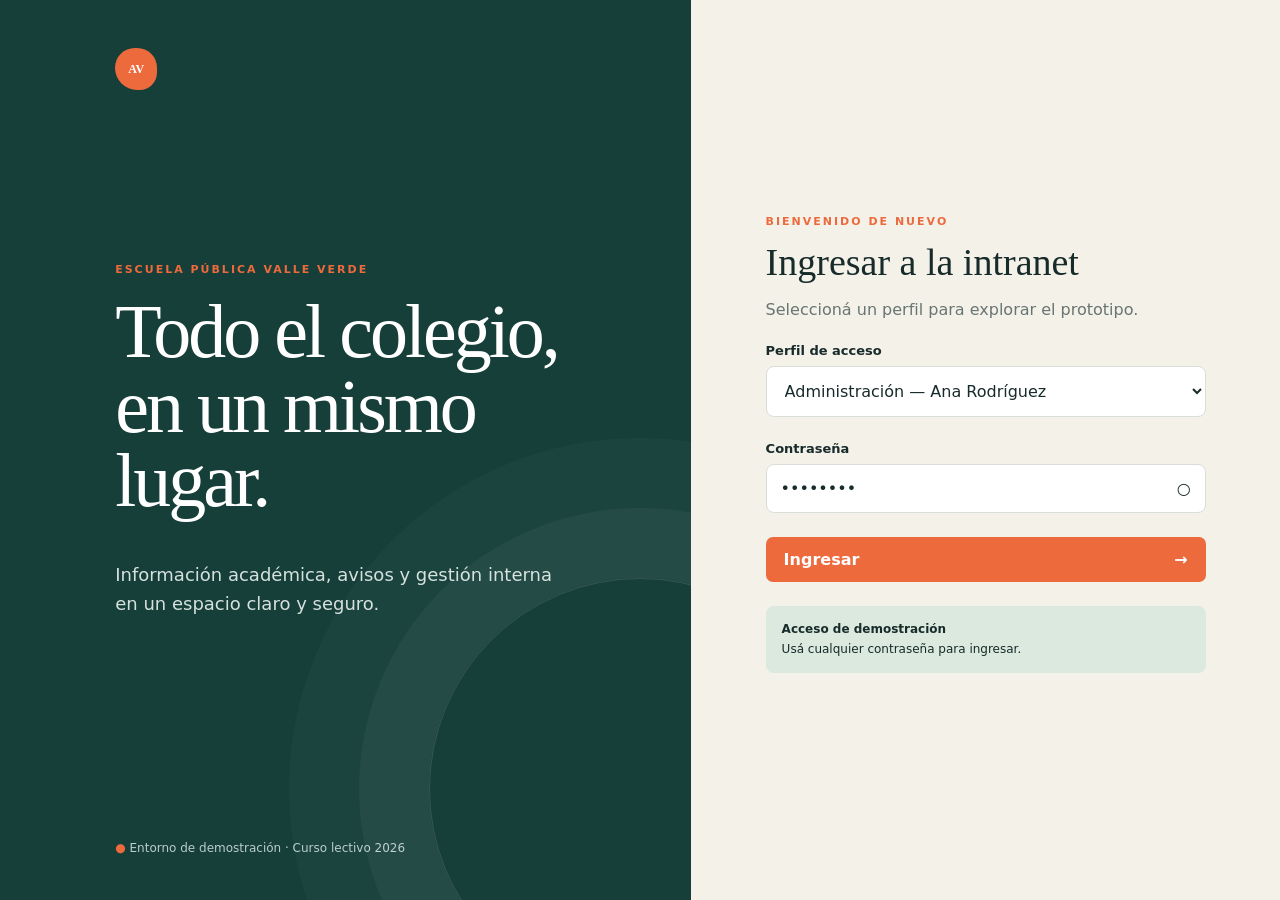
==== index.html @ b0d327b7 "Primer Prototipo" ====
<!doctype html>
<html lang="es">
<head>
  <meta charset="utf-8">
  <meta name="viewport" content="width=device-width, initial-scale=1">
  <meta name="description" content="Prototipo de intranet para la Escuela Pública Valle Verde">
  <title>Aula Clara | Intranet escolar</title>
  <link rel="stylesheet" href="css/styles.css">
</head>
<body>
  <a class="skip-link" href="#contenido">Saltar al contenido</a>

  <section id="login-view" class="login-shell" aria-labelledby="login-title">
    <div class="login-brand">
      <span class="brand-mark" aria-hidden="true">AV</span>
      <p class="eyebrow">Escuela Pública Valle Verde</p>
      <h1 id="login-title">Todo el colegio,<br>en un mismo lugar.</h1>
      <p>Información académica, avisos y gestión interna en un espacio claro y seguro.</p>
      <div class="school-note"><span>●</span> Entorno de demostración · Curso lectivo 2026</div>
    </div>
    <div class="login-card">
      <div class="mobile-logo"><span class="brand-mark">AV</span> Aula Clara</div>
      <p class="eyebrow">Bienvenido de nuevo</p>
      <h2>Ingresar a la intranet</h2>
      <p class="muted">Seleccioná un perfil para explorar el prototipo.</p>
      <form id="login-form">
        <label for="role-select">Perfil de acceso</label>
        <select id="role-select" name="role">
          <option value="admin">Administración — Ana Rodríguez</option>
          <option value="teacher">Docente — Luis Vargas</option>
          <option value="family">Estudiante / familia — Sofía Mora</option>
        </select>
        <label for="password">Contraseña</label>
        <div class="password-wrap">
          <input id="password" type="password" value="demo2026" autocomplete="current-password" required>
          <button type="button" id="toggle-password" class="icon-button" aria-label="Mostrar contraseña">○</button>
        </div>
        <button class="primary wide" type="submit">Ingresar <span aria-hidden="true">→</span></button>
      </form>
      <p class="demo-hint"><strong>Acceso de demostración</strong><br>Usá cualquier contraseña para ingresar.</p>
    </div>
  </section>

  <div id="app-view" class="app-shell" hidden>
    <aside class="sidebar" id="sidebar">
      <div class="logo"><span class="brand-mark">AV</span><div><strong>Aula Clara</strong><small>Valle Verde</small></div></div>
      <nav aria-label="Navegación principal">
        <button class="nav-item active" data-page="inicio"><span>⌂</span> Inicio</button>
        <button class="nav-item role-admin" data-page="usuarios"><span>♙</span> Usuarios</button>
        <button class="nav-item" data-page="academico"><span>▤</span> Académico</button>
        <button class="nav-item" data-page="comunicados"><span>◇</span> Comunicados <b class="badge">3</b></button>
      </nav>
      <div class="sidebar-foot"><small>Centro educativo público</small><strong>Curso lectivo 2026</strong><span>Versión 1.0.0</span></div>
    </aside>

    <div class="workspace">
      <header class="topbar">
        <button id="menu-button" class="menu-button" aria-label="Abrir menú" aria-expanded="false">☰</button>
        <div class="crumb"><span>Intranet</span> / <strong id="current-page">Inicio</strong></div>
        <div class="top-actions"><button class="notification" aria-label="3 notificaciones">♢<b>3</b></button><div class="user-chip"><span id="avatar">AR</span><div><strong id="user-name">Ana Rodríguez</strong><small id="user-role">Administración</small></div></div><button id="logout" class="logout" title="Cerrar sesión" aria-label="Cerrar sesión">↪</button></div>
      </header>

      <main id="contenido" tabindex="-1">
        <section id="page-inicio" class="page active">
          <div class="welcome panel dark">
            <div><p id="today" class="eyebrow"></p><h1>Buenos días, <span id="first-name">Ana</span>.</h1><p id="welcome-copy">Este es el resumen de la institución para hoy.</p></div>
            <div class="school-seal" aria-hidden="true">✦<small>Valle Verde<br>1987</small></div>
          </div>
          <div class="stats" id="stats"></div>
          <div class="dashboard-grid">
            <section class="panel"><div class="section-head"><div><p class="eyebrow">Esta semana</p><h2>Próximas actividades</h2></div><button class="text-button" data-go="academico">Ver calendario →</button></div><div id="activities"></div></section>
            <section class="panel"><div class="section-head"><div><p class="eyebrow">Centro educativo</p><h2>Comunicados recientes</h2></div><button class="text-button" data-go="comunicados">Ver todos →</button></div><div id="recent-posts"></div></section>
          </div>
        </section>

        <section id="page-usuarios" class="page">
          <div class="page-title"><div><p class="eyebrow">Administración</p><h1>Gestión de usuarios</h1><p>Personas con acceso a la intranet.</p></div><button class="primary" id="new-user">+ Nueva persona</button></div>
          <section class="panel table-panel"><div class="filters"><label class="search"><span>⌕</span><input id="user-search" type="search" placeholder="Buscar por nombre o correo" aria-label="Buscar usuarios"></label><select id="role-filter" aria-label="Filtrar por perfil"><option value="all">Todos los perfiles</option><option value="Administración">Administración</option><option value="Docente">Docente</option><option value="Estudiante / familia">Estudiante / familia</option></select></div><div class="table-wrap"><table><thead><tr><th>Persona</th><th>Perfil</th><th>Estado</th><th>Acciones</th></tr></thead><tbody id="users-body"></tbody></table></div></section>
        </section>

        <section id="page-academico" class="page">
          <div class="page-title"><div><p class="eyebrow">Seguimiento</p><h1>Módulo académico</h1><p id="academic-copy">Calificaciones y asistencia del curso.</p></div><button class="primary teacher-admin" id="save-grades">Guardar cambios</button></div>
          <div class="subject-tabs"><button class="active">Matemática 8°A</button><button>Español 8°A</button><button>Ciencias 8°A</button></div>
          <section class="panel table-panel"><div class="section-head"><div><p class="eyebrow">II Trimestre</p><h2>Registro de calificaciones</h2></div><span class="status success">Al día</span></div><div class="table-wrap"><table><thead><tr><th>Estudiante</th><th>Tarea 1</th><th>Proyecto</th><th>Examen</th><th>Promedio</th><th>Asistencia</th></tr></thead><tbody id="grades-body"></tbody></table></div></section>
        </section>

        <section id="page-comunicados" class="page">
          <div class="page-title"><div><p class="eyebrow">Información oficial</p><h1>Tablón de comunicados</h1><p>Avisos y circulares de la institución.</p></div><button class="primary teacher-admin" id="new-post">+ Nuevo comunicado</button></div>
          <div id="posts-list" class="posts-grid"></div>
        </section>
      </main>
    </div>
  </div>

  <dialog id="modal"><form method="dialog" id="modal-form"><div class="modal-head"><div><p class="eyebrow" id="modal-eyebrow"></p><h2 id="modal-title"></h2></div><button class="icon-button" value="cancel" aria-label="Cerrar">×</button></div><div id="modal-fields"></div><div class="modal-actions"><button value="cancel" class="secondary">Cancelar</button><button value="default" id="modal-submit" class="primary">Guardar</button></div></form></dialog>
  <div id="toast" role="status" aria-live="polite"></div>
  <script src="js/app.js"></script>
</body>
</html>
---- css/styles.css ----
:root{--ink:#172b2a;--green:#173f3a;--mint:#dbe9df;--cream:#f4f1e9;--paper:#fff;--orange:#ed6a3d;--line:#d9ded9;--muted:#687573;--shadow:0 14px 40px rgba(23,43,42,.09);font-family:Inter,ui-sans-serif,system-ui,-apple-system,BlinkMacSystemFont,"Segoe UI",sans-serif;color:var(--ink);background:var(--cream);font-synthesis:none}*{box-sizing:border-box}body{margin:0;min-height:100vh}button,input,select,textarea{font:inherit}button{cursor:pointer}.skip-link{position:fixed;top:-60px;left:20px;z-index:99;background:#fff;color:#000;padding:12px}.skip-link:focus{top:10px}.login-shell{min-height:100vh;display:grid;grid-template-columns:1.08fr .92fr}.login-brand{background:var(--green);color:#fff;padding:9vh 9vw;display:flex;flex-direction:column;justify-content:center;position:relative;overflow:hidden}.login-brand:after{content:"";position:absolute;width:420px;height:420px;border:1px solid rgba(255,255,255,.12);border-radius:50%;right:-160px;bottom:-100px;box-shadow:0 0 0 70px rgba(255,255,255,.035),0 0 0 140px rgba(255,255,255,.025)}.brand-mark{display:grid;place-items:center;width:42px;height:42px;border-radius:50% 50% 44% 56%;background:var(--orange);color:#fff;font:bold 12px Georgia}.login-brand>.brand-mark{position:absolute;top:48px;left:9vw}.login-brand h1{font:500 clamp(42px,6vw,76px)/.98 Georgia,serif;letter-spacing:-3px;margin:18px 0 24px;max-width:650px}.login-brand>p:not(.eyebrow){font-size:18px;line-height:1.65;max-width:530px;color:#d5e1dd}.eyebrow{text-transform:uppercase;letter-spacing:2px;font-size:11px;font-weight:800;margin:0;color:var(--orange)}.school-note{position:absolute;bottom:45px;font-size:12px;color:#b9ceca}.school-note span{color:var(--orange)}.login-card{align-self:center;width:min(440px,80%);margin:auto}.login-card h2{font:500 38px Georgia,serif;margin:12px 0 8px}.muted,.page-title p{color:var(--muted)}label{display:block;font-size:13px;font-weight:700;margin:24px 0 8px}input,select,textarea{width:100%;border:1px solid var(--line);background:#fff;padding:14px;border-radius:8px;color:var(--ink)}input:focus,select:focus,textarea:focus,button:focus-visible{outline:3px solid #f5aa8d;outline-offset:2px}.password-wrap{position:relative}.password-wrap .icon-button{position:absolute;right:5px;top:5px}.icon-button{border:0;background:transparent;padding:10px;color:var(--ink)}.primary,.secondary{border:0;border-radius:7px;padding:13px 18px;font-weight:750}.primary{background:var(--orange);color:#fff}.primary:hover{background:#d9562d}.secondary{border:1px solid var(--line);background:#fff}.wide{width:100%;margin-top:24px;display:flex;justify-content:space-between}.demo-hint{font-size:12px;line-height:1.6;background:var(--mint);padding:14px 16px;border-radius:8px;margin-top:24px}.mobile-logo{display:none}.app-shell{min-height:100vh}.sidebar{position:fixed;inset:0 auto 0 0;width:245px;background:var(--green);color:#fff;padding:28px 18px;display:flex;flex-direction:column;z-index:10}.logo{display:flex;align-items:center;gap:12px;padding:0 10px 34px}.logo div{display:grid}.logo small{font-size:10px;color:#a9c1bd;text-transform:uppercase;letter-spacing:1px}.sidebar nav{display:grid;gap:6px}.nav-item{display:flex;align-items:center;gap:13px;border:0;background:transparent;color:#c5d4d1;padding:13px 14px;border-radius:7px;text-align:left}.nav-item span{font-size:18px;width:20px}.nav-item:hover,.nav-item.active{background:#2d5751;color:#fff}.nav-item .badge{margin-left:auto;background:var(--orange);font-size:10px;padding:3px 6px;border-radius:10px}.sidebar-foot{margin-top:auto;border-top:1px solid #315a54;padding:20px 10px;display:grid;gap:6px;color:#afc3c0;font-size:11px}.sidebar-foot strong{color:#fff}.workspace{margin-left:245px}.topbar{height:76px;background:#fff;border-bottom:1px solid var(--line);display:flex;align-items:center;padding:0 38px;justify-content:space-between;position:sticky;top:0;z-index:5}.crumb{font-size:13px;color:#8b9694}.crumb strong{color:var(--ink)}.top-actions,.user-chip{display:flex;align-items:center}.top-actions{gap:18px}.notification,.logout,.menu-button{border:0;background:transparent;font-size:20px;position:relative}.notification b{position:absolute;background:var(--orange);color:#fff;font-size:9px;border-radius:50%;padding:2px 5px;top:-3px;right:-5px}.user-chip{gap:9px;border-left:1px solid var(--line);padding-left:18px}.user-chip>span{width:36px;height:36px;border-radius:50%;display:grid;place-items:center;background:var(--mint);font-weight:800;font-size:12px}.user-chip div{display:grid;font-size:12px}.user-chip small{color:var(--muted)}.menu-button{display:none}main{padding:38px;max-width:1500px;margin:auto}.page{display:none}.page.active{display:block}.panel{background:var(--paper);border:1px solid #e2e4df;border-radius:12px;padding:24px;box-shadow:0 3px 14px rgba(23,43,42,.025)}.panel.dark{background:var(--green);color:#fff;border:0}.welcome{display:flex;justify-content:space-between;align-items:center;min-height:190px;padding:38px 42px;position:relative;overflow:hidden}.welcome:after{content:"";position:absolute;width:220px;height:220px;border:1px solid rgba(255,255,255,.08);border-radius:50%;right:55px}.welcome h1{font:500 40px Georgia,serif;margin:10px 0}.welcome p:last-child{color:#c9d8d5}.school-seal{position:relative;z-index:1;border:1px solid #6d8b86;width:110px;height:110px;border-radius:50%;display:grid;place-items:center;font-size:26px;text-align:center}.school-seal small{font-size:9px;position:absolute;bottom:18px;text-transform:uppercase;letter-spacing:1px}.stats{display:grid;grid-template-columns:repeat(4,1fr);gap:16px;margin:18px 0}.stat{background:#fff;border:1px solid #e2e4df;border-radius:10px;padding:20px}.stat span{font-size:11px;color:var(--muted);text-transform:uppercase;letter-spacing:1px}.stat strong{display:block;font:500 30px Georgia,serif;margin-top:8px}.stat small{color:#3f8176}.dashboard-grid{display:grid;grid-template-columns:1.2fr .8fr;gap:18px}.section-head,.page-title,.filters{display:flex;justify-content:space-between;align-items:center;gap:20px}.section-head h2{font:500 25px Georgia,serif;margin:7px 0}.text-button{border:0;background:transparent;color:var(--orange);font-weight:700;font-size:12px}.activity,.post-mini{display:flex;gap:16px;padding:16px 0;border-top:1px solid #edf0ec}.date-box{width:49px;flex:none;text-align:center;background:var(--mint);padding:8px;border-radius:7px;color:var(--green)}.date-box strong{display:block;font-size:18px}.date-box small{font-size:9px}.activity div:last-child,.post-mini div:last-child{display:grid;gap:5px}.activity small,.post-mini small{color:var(--muted)}.post-dot{width:9px;height:9px;background:var(--orange);border-radius:50%;margin-top:7px}.page-title{margin-bottom:26px}.page-title h1{font:500 38px Georgia,serif;margin:6px 0}.table-panel{padding:0;overflow:hidden}.filters{padding:18px 22px;border-bottom:1px solid var(--line)}.search{margin:0;position:relative;max-width:380px;flex:1}.search span{position:absolute;left:14px;top:13px}.search input{padding-left:38px}.filters select{width:210px}.table-wrap{overflow:auto}table{width:100%;border-collapse:collapse;text-align:left;min-width:650px}th{font-size:10px;text-transform:uppercase;letter-spacing:1px;color:var(--muted);background:#f7f8f5;padding:13px 22px}td{border-top:1px solid #edf0ec;padding:16px 22px;font-size:13px}.person{display:flex;align-items:center;gap:11px}.person-avatar{width:34px;height:34px;border-radius:50%;background:var(--mint);display:grid;place-items:center;font-weight:800;font-size:11px}.person div{display:grid}.person small{color:var(--muted)}.status{display:inline-block;padding:5px 9px;border-radius:12px;font-size:10px;font-weight:800}.success{background:#e3f2e8;color:#287044}.inactive{background:#eee;color:#777}.table-action{background:transparent;border:0;color:var(--orange);font-weight:700}.grade-input{width:62px;padding:8px;text-align:center}.subject-tabs{display:flex;gap:8px;margin-bottom:16px;overflow:auto}.subject-tabs button{border:1px solid var(--line);padding:10px 15px;border-radius:20px;background:#fff;white-space:nowrap}.subject-tabs button.active{background:var(--green);color:#fff}.posts-grid{display:grid;grid-template-columns:repeat(3,1fr);gap:18px}.post-card{background:#fff;border:1px solid var(--line);padding:24px;border-radius:10px;display:flex;flex-direction:column;min-height:225px}.post-card.important{border-top:4px solid var(--orange)}.post-card h2{font:500 23px Georgia,serif}.post-card p{color:var(--muted);line-height:1.55}.post-card footer{margin-top:auto;font-size:11px;color:var(--muted);display:flex;justify-content:space-between}dialog{border:0;border-radius:12px;padding:0;width:min(510px,calc(100% - 30px));box-shadow:var(--shadow)}dialog::backdrop{background:rgba(9,26,24,.65)}#modal-form{padding:26px}.modal-head,.modal-actions{display:flex;justify-content:space-between;align-items:center}.modal-head h2{font:500 28px Georgia,serif;margin:7px 0}.modal-actions{justify-content:flex-end;gap:10px;margin-top:25px}textarea{min-height:110px;resize:vertical}#toast{position:fixed;right:24px;bottom:24px;background:var(--green);color:#fff;padding:14px 20px;border-radius:8px;box-shadow:var(--shadow);transform:translateY(100px);opacity:0;transition:.25s;z-index:99}#toast.show{transform:none;opacity:1}
@media(max-width:980px){.stats{grid-template-columns:repeat(2,1fr)}.dashboard-grid{grid-template-columns:1fr}.posts-grid{grid-template-columns:repeat(2,1fr)}}
@media(max-width:760px){.login-shell{display:block;background:#fff}.login-brand{min-height:270px;padding:70px 28px 45px}.login-brand>.brand-mark,.school-note{display:none}.login-brand h1{font-size:42px}.login-card{width:auto;padding:35px 28px}.mobile-logo{display:none}.sidebar{transform:translateX(-100%);transition:.2s}.sidebar.open{transform:none}.workspace{margin:0}.topbar{padding:0 18px}.menu-button{display:block}.crumb{display:none}.user-chip div,.notification{display:none}main{padding:22px 16px}.welcome{padding:28px;min-height:210px}.welcome h1{font-size:32px}.school-seal{display:none}.page-title{align-items:flex-start;flex-direction:column}.posts-grid{grid-template-columns:1fr}.filters{align-items:stretch;flex-direction:column}.filters select{width:100%}}
@media(max-width:470px){.stats{grid-template-columns:1fr 1fr;gap:9px}.stat{padding:15px}.stat strong{font-size:24px}.login-brand>p:not(.eyebrow){font-size:15px}.login-brand h1{font-size:36px}.section-head{align-items:flex-start}.section-head .text-button{display:none}}
@media(prefers-reduced-motion:reduce){*{scroll-behavior:auto!important;transition:none!important}}
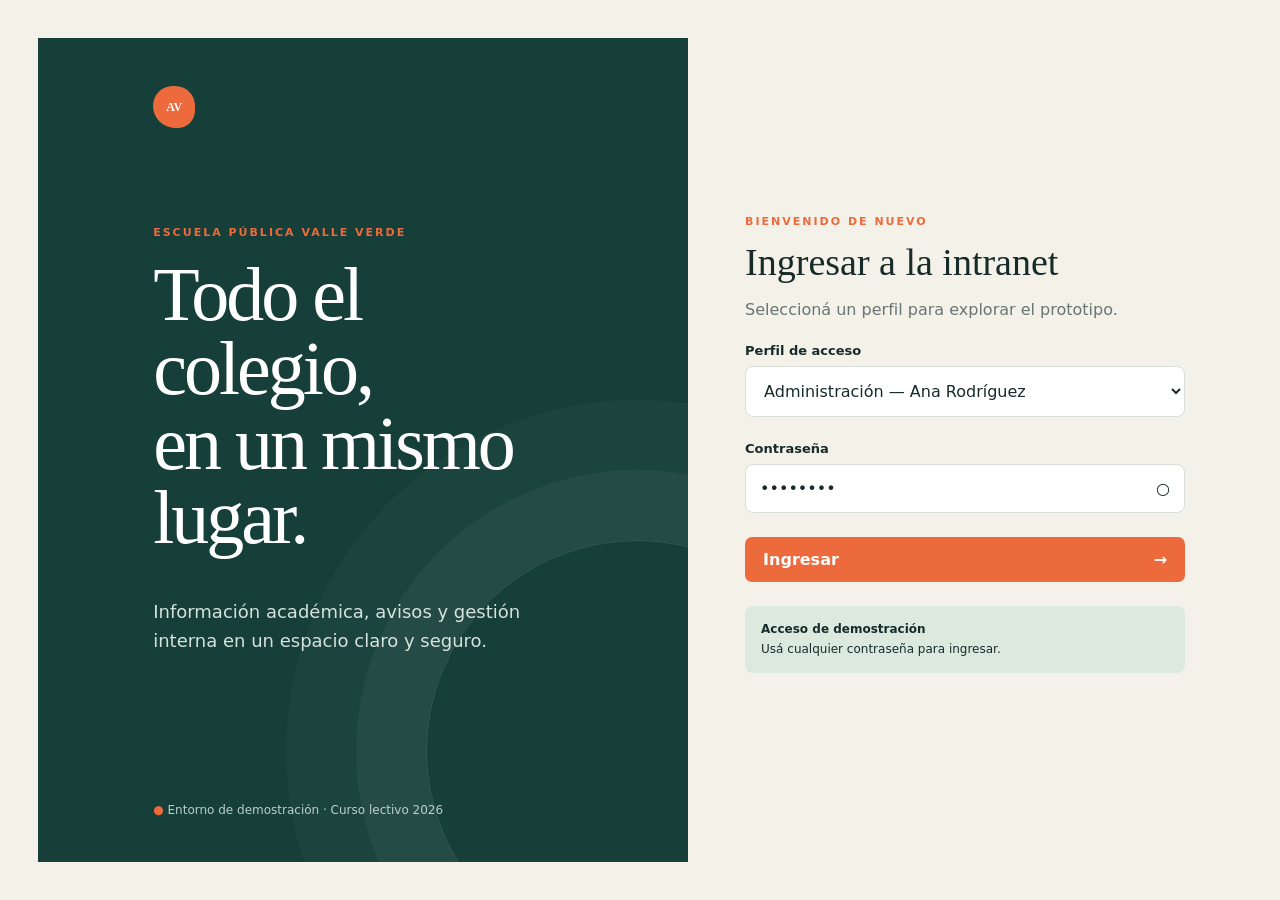
==== commit 5a7d63c3: "agregar nuevos htmls" ====
--- a/index.html
+++ b/index.html
@@ -3,25 +3,25 @@
 <head>
   <meta charset="utf-8">
   <meta name="viewport" content="width=device-width, initial-scale=1">
-  <meta name="description" content="Prototipo de intranet para la Escuela Pública Valle Verde">
-  <title>Aula Clara | Intranet escolar</title>
+  <meta name="description" content="Acceso a la intranet de la Escuela Pública Valle Verde">
+  <title>Ingresar | Aula Clara</title>
   <link rel="stylesheet" href="css/styles.css">
 </head>
-<body>
+<body data-page="login">
   <a class="skip-link" href="#contenido">Saltar al contenido</a>
 
-  <section id="login-view" class="login-shell" aria-labelledby="login-title">
-    <div class="login-brand">
+  <main id="contenido" class="login-shell" tabindex="-1">
+    <section class="login-brand" aria-labelledby="login-title">
       <span class="brand-mark" aria-hidden="true">AV</span>
       <p class="eyebrow">Escuela Pública Valle Verde</p>
       <h1 id="login-title">Todo el colegio,<br>en un mismo lugar.</h1>
       <p>Información académica, avisos y gestión interna en un espacio claro y seguro.</p>
       <div class="school-note"><span>●</span> Entorno de demostración · Curso lectivo 2026</div>
-    </div>
-    <div class="login-card">
+    </section>
+    <section class="login-card" aria-labelledby="form-title">
       <div class="mobile-logo"><span class="brand-mark">AV</span> Aula Clara</div>
       <p class="eyebrow">Bienvenido de nuevo</p>
-      <h2>Ingresar a la intranet</h2>
+      <h2 id="form-title">Ingresar a la intranet</h2>
       <p class="muted">Seleccioná un perfil para explorar el prototipo.</p>
       <form id="login-form">
         <label for="role-select">Perfil de acceso</label>
@@ -38,62 +38,9 @@
         <button class="primary wide" type="submit">Ingresar <span aria-hidden="true">→</span></button>
       </form>
       <p class="demo-hint"><strong>Acceso de demostración</strong><br>Usá cualquier contraseña para ingresar.</p>
-    </div>
-  </section>
+    </section>
+  </main>
 
-  <div id="app-view" class="app-shell" hidden>
-    <aside class="sidebar" id="sidebar">
-      <div class="logo"><span class="brand-mark">AV</span><div><strong>Aula Clara</strong><small>Valle Verde</small></div></div>
-      <nav aria-label="Navegación principal">
-        <button class="nav-item active" data-page="inicio"><span>⌂</span> Inicio</button>
-        <button class="nav-item role-admin" data-page="usuarios"><span>♙</span> Usuarios</button>
-        <button class="nav-item" data-page="academico"><span>▤</span> Académico</button>
-        <button class="nav-item" data-page="comunicados"><span>◇</span> Comunicados <b class="badge">3</b></button>
-      </nav>
-      <div class="sidebar-foot"><small>Centro educativo público</small><strong>Curso lectivo 2026</strong><span>Versión 1.0.0</span></div>
-    </aside>
-
-    <div class="workspace">
-      <header class="topbar">
-        <button id="menu-button" class="menu-button" aria-label="Abrir menú" aria-expanded="false">☰</button>
-        <div class="crumb"><span>Intranet</span> / <strong id="current-page">Inicio</strong></div>
-        <div class="top-actions"><button class="notification" aria-label="3 notificaciones">♢<b>3</b></button><div class="user-chip"><span id="avatar">AR</span><div><strong id="user-name">Ana Rodríguez</strong><small id="user-role">Administración</small></div></div><button id="logout" class="logout" title="Cerrar sesión" aria-label="Cerrar sesión">↪</button></div>
-      </header>
-
-      <main id="contenido" tabindex="-1">
-        <section id="page-inicio" class="page active">
-          <div class="welcome panel dark">
-            <div><p id="today" class="eyebrow"></p><h1>Buenos días, <span id="first-name">Ana</span>.</h1><p id="welcome-copy">Este es el resumen de la institución para hoy.</p></div>
-            <div class="school-seal" aria-hidden="true">✦<small>Valle Verde<br>1987</small></div>
-          </div>
-          <div class="stats" id="stats"></div>
-          <div class="dashboard-grid">
-            <section class="panel"><div class="section-head"><div><p class="eyebrow">Esta semana</p><h2>Próximas actividades</h2></div><button class="text-button" data-go="academico">Ver calendario →</button></div><div id="activities"></div></section>
-            <section class="panel"><div class="section-head"><div><p class="eyebrow">Centro educativo</p><h2>Comunicados recientes</h2></div><button class="text-button" data-go="comunicados">Ver todos →</button></div><div id="recent-posts"></div></section>
-          </div>
-        </section>
-
-        <section id="page-usuarios" class="page">
-          <div class="page-title"><div><p class="eyebrow">Administración</p><h1>Gestión de usuarios</h1><p>Personas con acceso a la intranet.</p></div><button class="primary" id="new-user">+ Nueva persona</button></div>
-          <section class="panel table-panel"><div class="filters"><label class="search"><span>⌕</span><input id="user-search" type="search" placeholder="Buscar por nombre o correo" aria-label="Buscar usuarios"></label><select id="role-filter" aria-label="Filtrar por perfil"><option value="all">Todos los perfiles</option><option value="Administración">Administración</option><option value="Docente">Docente</option><option value="Estudiante / familia">Estudiante / familia</option></select></div><div class="table-wrap"><table><thead><tr><th>Persona</th><th>Perfil</th><th>Estado</th><th>Acciones</th></tr></thead><tbody id="users-body"></tbody></table></div></section>
-        </section>
-
-        <section id="page-academico" class="page">
-          <div class="page-title"><div><p class="eyebrow">Seguimiento</p><h1>Módulo académico</h1><p id="academic-copy">Calificaciones y asistencia del curso.</p></div><button class="primary teacher-admin" id="save-grades">Guardar cambios</button></div>
-          <div class="subject-tabs"><button class="active">Matemática 8°A</button><button>Español 8°A</button><button>Ciencias 8°A</button></div>
-          <section class="panel table-panel"><div class="section-head"><div><p class="eyebrow">II Trimestre</p><h2>Registro de calificaciones</h2></div><span class="status success">Al día</span></div><div class="table-wrap"><table><thead><tr><th>Estudiante</th><th>Tarea 1</th><th>Proyecto</th><th>Examen</th><th>Promedio</th><th>Asistencia</th></tr></thead><tbody id="grades-body"></tbody></table></div></section>
-        </section>
-
-        <section id="page-comunicados" class="page">
-          <div class="page-title"><div><p class="eyebrow">Información oficial</p><h1>Tablón de comunicados</h1><p>Avisos y circulares de la institución.</p></div><button class="primary teacher-admin" id="new-post">+ Nuevo comunicado</button></div>
-          <div id="posts-list" class="posts-grid"></div>
-        </section>
-      </main>
-    </div>
-  </div>
-
-  <dialog id="modal"><form method="dialog" id="modal-form"><div class="modal-head"><div><p class="eyebrow" id="modal-eyebrow"></p><h2 id="modal-title"></h2></div><button class="icon-button" value="cancel" aria-label="Cerrar">×</button></div><div id="modal-fields"></div><div class="modal-actions"><button value="cancel" class="secondary">Cancelar</button><button value="default" id="modal-submit" class="primary">Guardar</button></div></form></dialog>
-  <div id="toast" role="status" aria-live="polite"></div>
   <script src="js/app.js"></script>
 </body>
 </html>
--- a/css/styles.css
+++ b/css/styles.css
@@ -3,3 +3,4 @@
 @media(max-width:760px){.login-shell{display:block;background:#fff}.login-brand{min-height:270px;padding:70px 28px 45px}.login-brand>.brand-mark,.school-note{display:none}.login-brand h1{font-size:42px}.login-card{width:auto;padding:35px 28px}.mobile-logo{display:none}.sidebar{transform:translateX(-100%);transition:.2s}.sidebar.open{transform:none}.workspace{margin:0}.topbar{padding:0 18px}.menu-button{display:block}.crumb{display:none}.user-chip div,.notification{display:none}main{padding:22px 16px}.welcome{padding:28px;min-height:210px}.welcome h1{font-size:32px}.school-seal{display:none}.page-title{align-items:flex-start;flex-direction:column}.posts-grid{grid-template-columns:1fr}.filters{align-items:stretch;flex-direction:column}.filters select{width:100%}}
 @media(max-width:470px){.stats{grid-template-columns:1fr 1fr;gap:9px}.stat{padding:15px}.stat strong{font-size:24px}.login-brand>p:not(.eyebrow){font-size:15px}.login-brand h1{font-size:36px}.section-head{align-items:flex-start}.section-head .text-button{display:none}}
 @media(prefers-reduced-motion:reduce){*{scroll-behavior:auto!important;transition:none!important}}
+.nav-item{text-decoration:none;width:100%}.nav-item:focus-visible{outline:3px solid #f5aa8d;outline-offset:2px}.inline-control{width:auto}
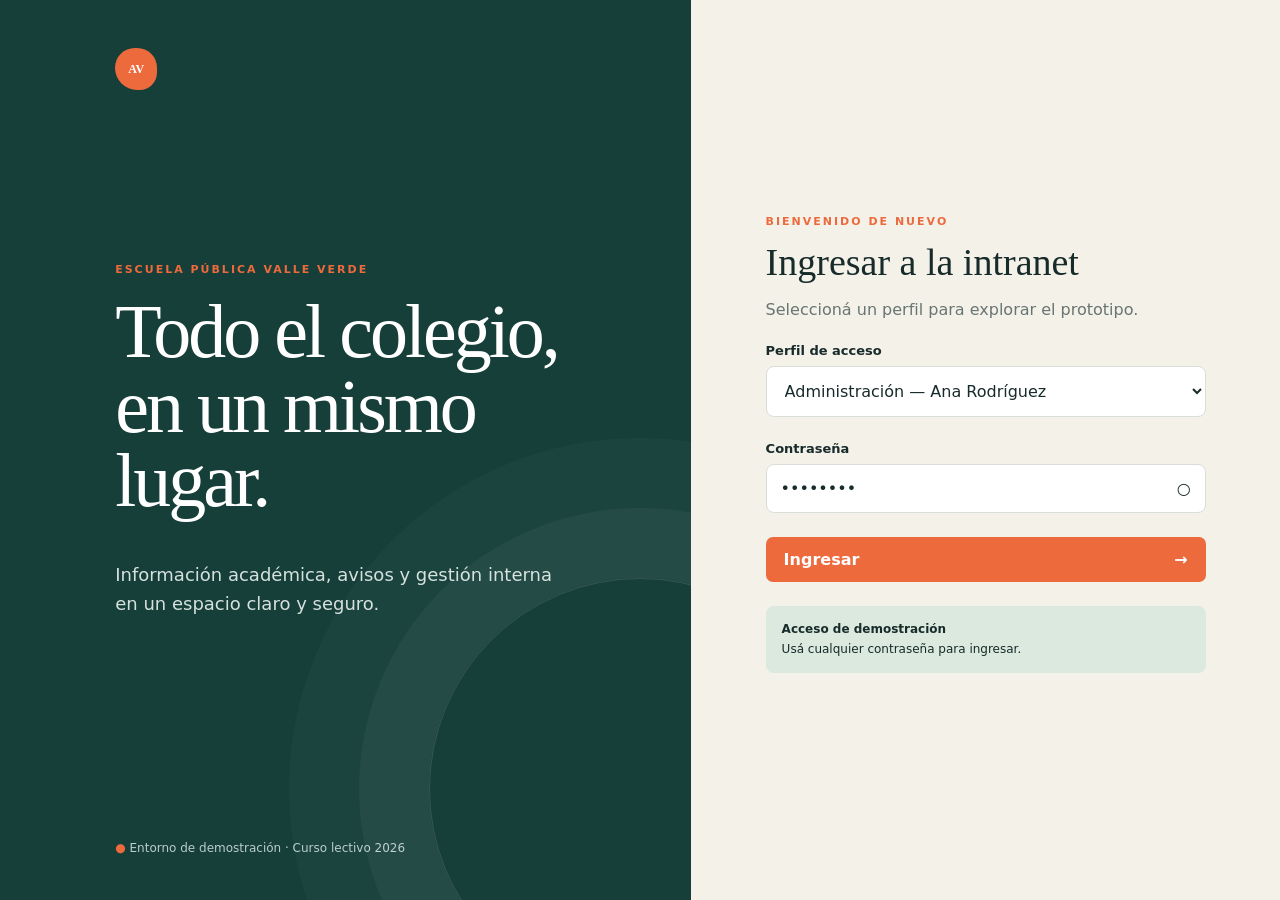
==== commit 4272d89d: "integracion de paginas academico y comunicado" ====
--- a/index.html
+++ b/index.html
@@ -3,25 +3,25 @@
 <head>
   <meta charset="utf-8">
   <meta name="viewport" content="width=device-width, initial-scale=1">
-  <meta name="description" content="Acceso a la intranet de la Escuela Pública Valle Verde">
-  <title>Ingresar | Aula Clara</title>
+  <meta name="description" content="Prototipo de intranet para la Escuela Pública Valle Verde">
+  <title>Aula Clara | Intranet escolar</title>
   <link rel="stylesheet" href="css/styles.css">
 </head>
-<body data-page="login">
+<body>
   <a class="skip-link" href="#contenido">Saltar al contenido</a>
 
-  <main id="contenido" class="login-shell" tabindex="-1">
-    <section class="login-brand" aria-labelledby="login-title">
+  <section id="login-view" class="login-shell" aria-labelledby="login-title">
+    <div class="login-brand">
       <span class="brand-mark" aria-hidden="true">AV</span>
       <p class="eyebrow">Escuela Pública Valle Verde</p>
       <h1 id="login-title">Todo el colegio,<br>en un mismo lugar.</h1>
       <p>Información académica, avisos y gestión interna en un espacio claro y seguro.</p>
       <div class="school-note"><span>●</span> Entorno de demostración · Curso lectivo 2026</div>
-    </section>
-    <section class="login-card" aria-labelledby="form-title">
+    </div>
+    <div class="login-card">
       <div class="mobile-logo"><span class="brand-mark">AV</span> Aula Clara</div>
       <p class="eyebrow">Bienvenido de nuevo</p>
-      <h2 id="form-title">Ingresar a la intranet</h2>
+      <h2>Ingresar a la intranet</h2>
       <p class="muted">Seleccioná un perfil para explorar el prototipo.</p>
       <form id="login-form">
         <label for="role-select">Perfil de acceso</label>
@@ -38,9 +38,52 @@
         <button class="primary wide" type="submit">Ingresar <span aria-hidden="true">→</span></button>
       </form>
       <p class="demo-hint"><strong>Acceso de demostración</strong><br>Usá cualquier contraseña para ingresar.</p>
-    </section>
-  </main>
+    </div>
+  </section>
 
+  <div id="app-view" class="app-shell" hidden>
+    <aside class="sidebar" id="sidebar">
+      <div class="logo"><span class="brand-mark">AV</span><div><strong>Aula Clara</strong><small>Valle Verde</small></div></div>
+      <nav aria-label="Navegación principal">
+        <button class="nav-item active" data-page="inicio"><span>⌂</span> Inicio</button>
+        <button class="nav-item role-admin" data-page="usuarios"><span>♙</span> Usuarios</button>
+        <a class="nav-item" href="academico.html"><span>▤</span> Académico</a>
+        <a class="nav-item" href="comunicados.html"><span>◇</span> Comunicados <b class="badge">3</b></a>
+      </nav>
+      <div class="sidebar-foot"><small>Centro educativo público</small><strong>Curso lectivo 2026</strong><span>Versión 1.0.0</span></div>
+    </aside>
+
+    <div class="workspace">
+      <header class="topbar">
+        <button id="menu-button" class="menu-button" aria-label="Abrir menú" aria-expanded="false">☰</button>
+        <div class="crumb"><span>Intranet</span> / <strong id="current-page">Inicio</strong></div>
+        <div class="top-actions"><button class="notification" aria-label="3 notificaciones">♢<b>3</b></button><div class="user-chip"><span id="avatar">AR</span><div><strong id="user-name">Ana Rodríguez</strong><small id="user-role">Administración</small></div></div><button id="logout" class="logout" title="Cerrar sesión" aria-label="Cerrar sesión">↪</button></div>
+      </header>
+
+      <main id="contenido" tabindex="-1">
+        <section id="page-inicio" class="page active">
+          <div class="welcome panel dark">
+            <div><p id="today" class="eyebrow"></p><h1>Buenos días, <span id="first-name">Ana</span>.</h1><p id="welcome-copy">Este es el resumen de la institución para hoy.</p></div>
+            <div class="school-seal" aria-hidden="true">✦<small>Valle Verde<br>1987</small></div>
+          </div>
+          <div class="stats" id="stats"></div>
+          <div class="dashboard-grid">
+            <section class="panel"><div class="section-head"><div><p class="eyebrow">Esta semana</p><h2>Próximas actividades</h2></div><a class="text-button" href="academico.html">Ver calendario →</a></div><div id="activities"></div></section>
+            <section class="panel"><div class="section-head"><div><p class="eyebrow">Centro educativo</p><h2>Comunicados recientes</h2></div><a class="text-button" href="comunicados.html">Ver todos →</a></div><div id="recent-posts"></div></section>
+          </div>
+        </section>
+
+        <section id="page-usuarios" class="page">
+          <div class="page-title"><div><p class="eyebrow">Administración</p><h1>Gestión de usuarios</h1><p>Personas con acceso a la intranet.</p></div><button class="primary" id="new-user">+ Nueva persona</button></div>
+          <section class="panel table-panel"><div class="filters"><label class="search"><span>⌕</span><input id="user-search" type="search" placeholder="Buscar por nombre o correo" aria-label="Buscar usuarios"></label><select id="role-filter" aria-label="Filtrar por perfil"><option value="all">Todos los perfiles</option><option value="Administración">Administración</option><option value="Docente">Docente</option><option value="Estudiante / familia">Estudiante / familia</option></select></div><div class="table-wrap"><table><thead><tr><th>Persona</th><th>Perfil</th><th>Estado</th><th>Acciones</th></tr></thead><tbody id="users-body"></tbody></table></div></section>
+        </section>
+
+      </main>
+    </div>
+  </div>
+
+  <dialog id="modal"><form method="dialog" id="modal-form"><div class="modal-head"><div><p class="eyebrow" id="modal-eyebrow"></p><h2 id="modal-title"></h2></div><button class="icon-button" value="cancel" aria-label="Cerrar">×</button></div><div id="modal-fields"></div><div class="modal-actions"><button value="cancel" class="secondary">Cancelar</button><button value="default" id="modal-submit" class="primary">Guardar</button></div></form></dialog>
+  <div id="toast" role="status" aria-live="polite"></div>
   <script src="js/app.js"></script>
 </body>
 </html>
--- a/css/styles.css
+++ b/css/styles.css
@@ -3,4 +3,4 @@
 @media(max-width:760px){.login-shell{display:block;background:#fff}.login-brand{min-height:270px;padding:70px 28px 45px}.login-brand>.brand-mark,.school-note{display:none}.login-brand h1{font-size:42px}.login-card{width:auto;padding:35px 28px}.mobile-logo{display:none}.sidebar{transform:translateX(-100%);transition:.2s}.sidebar.open{transform:none}.workspace{margin:0}.topbar{padding:0 18px}.menu-button{display:block}.crumb{display:none}.user-chip div,.notification{display:none}main{padding:22px 16px}.welcome{padding:28px;min-height:210px}.welcome h1{font-size:32px}.school-seal{display:none}.page-title{align-items:flex-start;flex-direction:column}.posts-grid{grid-template-columns:1fr}.filters{align-items:stretch;flex-direction:column}.filters select{width:100%}}
 @media(max-width:470px){.stats{grid-template-columns:1fr 1fr;gap:9px}.stat{padding:15px}.stat strong{font-size:24px}.login-brand>p:not(.eyebrow){font-size:15px}.login-brand h1{font-size:36px}.section-head{align-items:flex-start}.section-head .text-button{display:none}}
 @media(prefers-reduced-motion:reduce){*{scroll-behavior:auto!important;transition:none!important}}
-.nav-item{text-decoration:none;width:100%}.nav-item:focus-visible{outline:3px solid #f5aa8d;outline-offset:2px}.inline-control{width:auto}
+.nav-item,.text-button{text-decoration:none}
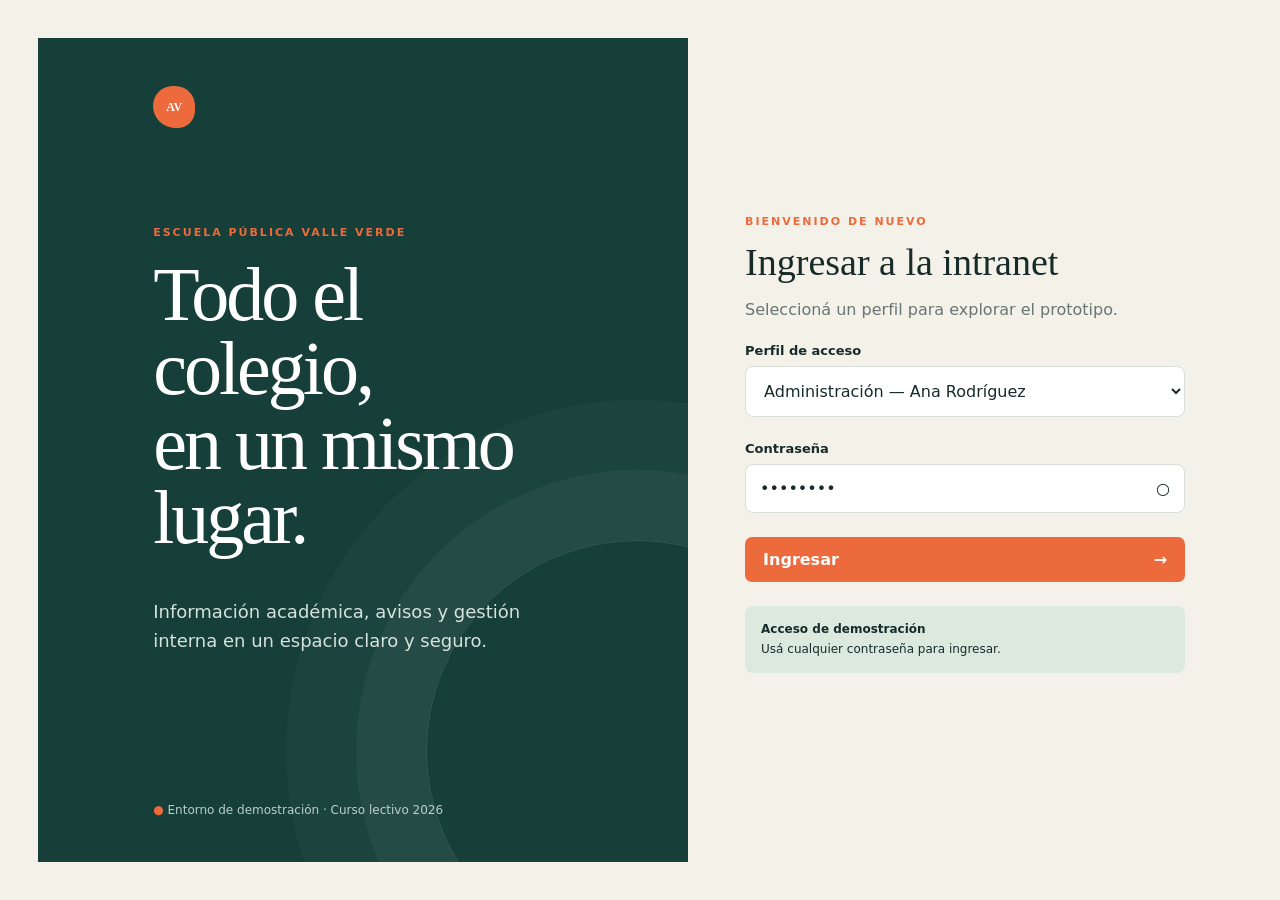
==== commit e69b76bd: "Merge pull request #1 from PabloGomezCr/feat-palolo feat: agregar nuevos htmls" ====
--- a/index.html
+++ b/index.html
@@ -3,25 +3,25 @@
 <head>
   <meta charset="utf-8">
   <meta name="viewport" content="width=device-width, initial-scale=1">
-  <meta name="description" content="Prototipo de intranet para la Escuela Pública Valle Verde">
-  <title>Aula Clara | Intranet escolar</title>
+  <meta name="description" content="Acceso a la intranet de la Escuela Pública Valle Verde">
+  <title>Ingresar | Aula Clara</title>
   <link rel="stylesheet" href="css/styles.css">
 </head>
-<body>
+<body data-page="login">
   <a class="skip-link" href="#contenido">Saltar al contenido</a>
 
-  <section id="login-view" class="login-shell" aria-labelledby="login-title">
-    <div class="login-brand">
+  <main id="contenido" class="login-shell" tabindex="-1">
+    <section class="login-brand" aria-labelledby="login-title">
       <span class="brand-mark" aria-hidden="true">AV</span>
       <p class="eyebrow">Escuela Pública Valle Verde</p>
       <h1 id="login-title">Todo el colegio,<br>en un mismo lugar.</h1>
       <p>Información académica, avisos y gestión interna en un espacio claro y seguro.</p>
       <div class="school-note"><span>●</span> Entorno de demostración · Curso lectivo 2026</div>
-    </div>
-    <div class="login-card">
+    </section>
+    <section class="login-card" aria-labelledby="form-title">
       <div class="mobile-logo"><span class="brand-mark">AV</span> Aula Clara</div>
       <p class="eyebrow">Bienvenido de nuevo</p>
-      <h2>Ingresar a la intranet</h2>
+      <h2 id="form-title">Ingresar a la intranet</h2>
       <p class="muted">Seleccioná un perfil para explorar el prototipo.</p>
       <form id="login-form">
         <label for="role-select">Perfil de acceso</label>
@@ -38,52 +38,9 @@
         <button class="primary wide" type="submit">Ingresar <span aria-hidden="true">→</span></button>
       </form>
       <p class="demo-hint"><strong>Acceso de demostración</strong><br>Usá cualquier contraseña para ingresar.</p>
-    </div>
-  </section>
+    </section>
+  </main>
 
-  <div id="app-view" class="app-shell" hidden>
-    <aside class="sidebar" id="sidebar">
-      <div class="logo"><span class="brand-mark">AV</span><div><strong>Aula Clara</strong><small>Valle Verde</small></div></div>
-      <nav aria-label="Navegación principal">
-        <button class="nav-item active" data-page="inicio"><span>⌂</span> Inicio</button>
-        <button class="nav-item role-admin" data-page="usuarios"><span>♙</span> Usuarios</button>
-        <a class="nav-item" href="academico.html"><span>▤</span> Académico</a>
-        <a class="nav-item" href="comunicados.html"><span>◇</span> Comunicados <b class="badge">3</b></a>
-      </nav>
-      <div class="sidebar-foot"><small>Centro educativo público</small><strong>Curso lectivo 2026</strong><span>Versión 1.0.0</span></div>
-    </aside>
-
-    <div class="workspace">
-      <header class="topbar">
-        <button id="menu-button" class="menu-button" aria-label="Abrir menú" aria-expanded="false">☰</button>
-        <div class="crumb"><span>Intranet</span> / <strong id="current-page">Inicio</strong></div>
-        <div class="top-actions"><button class="notification" aria-label="3 notificaciones">♢<b>3</b></button><div class="user-chip"><span id="avatar">AR</span><div><strong id="user-name">Ana Rodríguez</strong><small id="user-role">Administración</small></div></div><button id="logout" class="logout" title="Cerrar sesión" aria-label="Cerrar sesión">↪</button></div>
-      </header>
-
-      <main id="contenido" tabindex="-1">
-        <section id="page-inicio" class="page active">
-          <div class="welcome panel dark">
-            <div><p id="today" class="eyebrow"></p><h1>Buenos días, <span id="first-name">Ana</span>.</h1><p id="welcome-copy">Este es el resumen de la institución para hoy.</p></div>
-            <div class="school-seal" aria-hidden="true">✦<small>Valle Verde<br>1987</small></div>
-          </div>
-          <div class="stats" id="stats"></div>
-          <div class="dashboard-grid">
-            <section class="panel"><div class="section-head"><div><p class="eyebrow">Esta semana</p><h2>Próximas actividades</h2></div><a class="text-button" href="academico.html">Ver calendario →</a></div><div id="activities"></div></section>
-            <section class="panel"><div class="section-head"><div><p class="eyebrow">Centro educativo</p><h2>Comunicados recientes</h2></div><a class="text-button" href="comunicados.html">Ver todos →</a></div><div id="recent-posts"></div></section>
-          </div>
-        </section>
-
-        <section id="page-usuarios" class="page">
-          <div class="page-title"><div><p class="eyebrow">Administración</p><h1>Gestión de usuarios</h1><p>Personas con acceso a la intranet.</p></div><button class="primary" id="new-user">+ Nueva persona</button></div>
-          <section class="panel table-panel"><div class="filters"><label class="search"><span>⌕</span><input id="user-search" type="search" placeholder="Buscar por nombre o correo" aria-label="Buscar usuarios"></label><select id="role-filter" aria-label="Filtrar por perfil"><option value="all">Todos los perfiles</option><option value="Administración">Administración</option><option value="Docente">Docente</option><option value="Estudiante / familia">Estudiante / familia</option></select></div><div class="table-wrap"><table><thead><tr><th>Persona</th><th>Perfil</th><th>Estado</th><th>Acciones</th></tr></thead><tbody id="users-body"></tbody></table></div></section>
-        </section>
-
-      </main>
-    </div>
-  </div>
-
-  <dialog id="modal"><form method="dialog" id="modal-form"><div class="modal-head"><div><p class="eyebrow" id="modal-eyebrow"></p><h2 id="modal-title"></h2></div><button class="icon-button" value="cancel" aria-label="Cerrar">×</button></div><div id="modal-fields"></div><div class="modal-actions"><button value="cancel" class="secondary">Cancelar</button><button value="default" id="modal-submit" class="primary">Guardar</button></div></form></dialog>
-  <div id="toast" role="status" aria-live="polite"></div>
   <script src="js/app.js"></script>
 </body>
 </html>
--- a/css/styles.css
+++ b/css/styles.css
@@ -3,4 +3,4 @@
 @media(max-width:760px){.login-shell{display:block;background:#fff}.login-brand{min-height:270px;padding:70px 28px 45px}.login-brand>.brand-mark,.school-note{display:none}.login-brand h1{font-size:42px}.login-card{width:auto;padding:35px 28px}.mobile-logo{display:none}.sidebar{transform:translateX(-100%);transition:.2s}.sidebar.open{transform:none}.workspace{margin:0}.topbar{padding:0 18px}.menu-button{display:block}.crumb{display:none}.user-chip div,.notification{display:none}main{padding:22px 16px}.welcome{padding:28px;min-height:210px}.welcome h1{font-size:32px}.school-seal{display:none}.page-title{align-items:flex-start;flex-direction:column}.posts-grid{grid-template-columns:1fr}.filters{align-items:stretch;flex-direction:column}.filters select{width:100%}}
 @media(max-width:470px){.stats{grid-template-columns:1fr 1fr;gap:9px}.stat{padding:15px}.stat strong{font-size:24px}.login-brand>p:not(.eyebrow){font-size:15px}.login-brand h1{font-size:36px}.section-head{align-items:flex-start}.section-head .text-button{display:none}}
 @media(prefers-reduced-motion:reduce){*{scroll-behavior:auto!important;transition:none!important}}
-.nav-item,.text-button{text-decoration:none}
+.nav-item{text-decoration:none;width:100%}.nav-item:focus-visible{outline:3px solid #f5aa8d;outline-offset:2px}.inline-control{width:auto}
